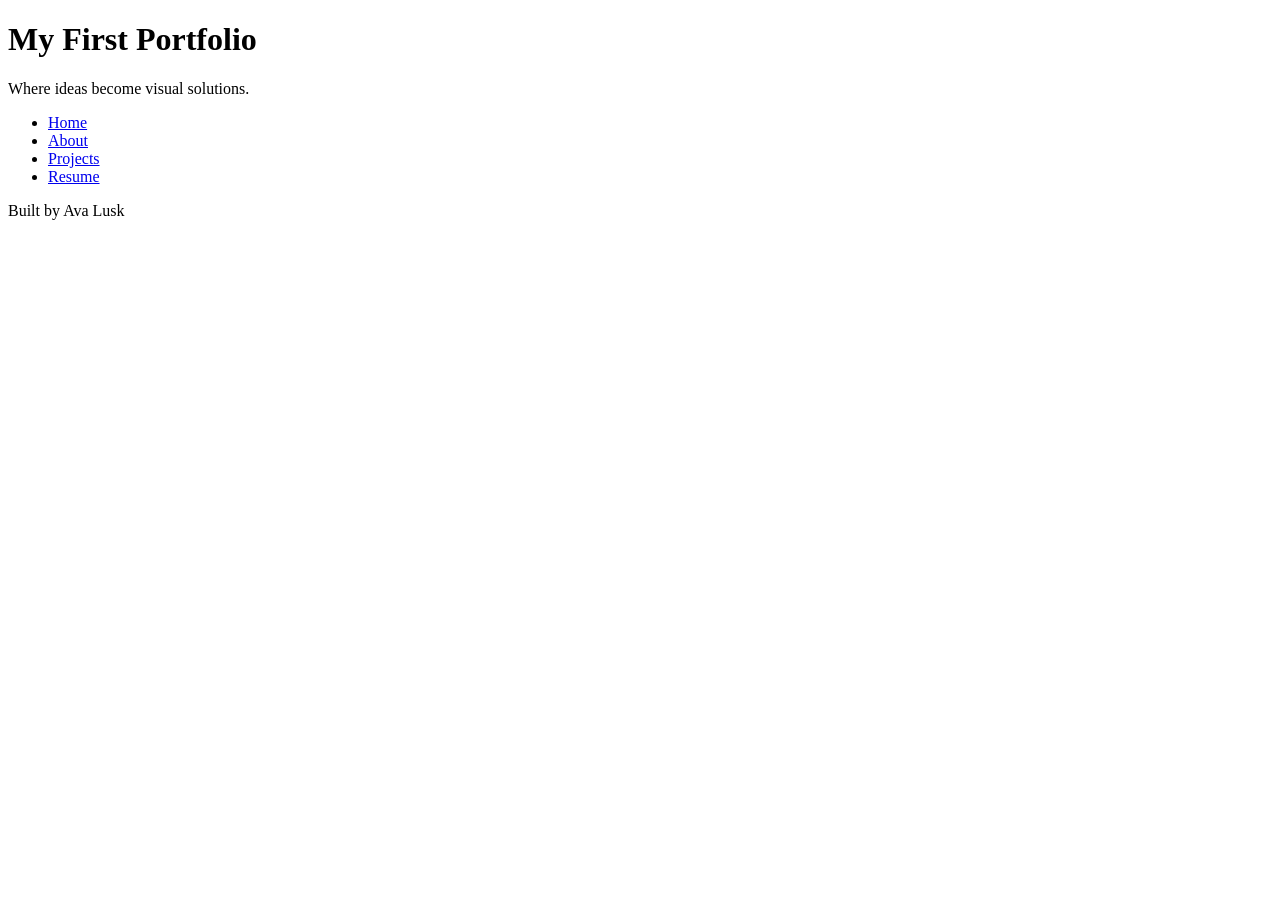
==== index.html @ c92c496c "html bascis all the content necessary for the code-along" ====
<!DOCTYPE html>
<html lang="en">
<head>
    <meta charset="UTF-8">
    <meta name="viewport" content="width=device-width, initial-scale=1.0">
    <title>My First Portfolio</title>
</head>
<body>
    <header>
        <h1>My First Portfolio</h1>
        <p>Where ideas become visual solutions.</p>
    </header>
    <nav>
        <ul>
            <li><a href="index.html">Home</a></li>
            <li><a href="about.html">About</a></li>
            <li><a href="projects.html">Projects</a></li>
            <li><a href="resume.html">Resume</a></li>
        </ul>
    </nav>
    <main>

    </main>
    <footer>
        <p>Built by Ava Lusk</p>
    </footer>
</body>
</html>
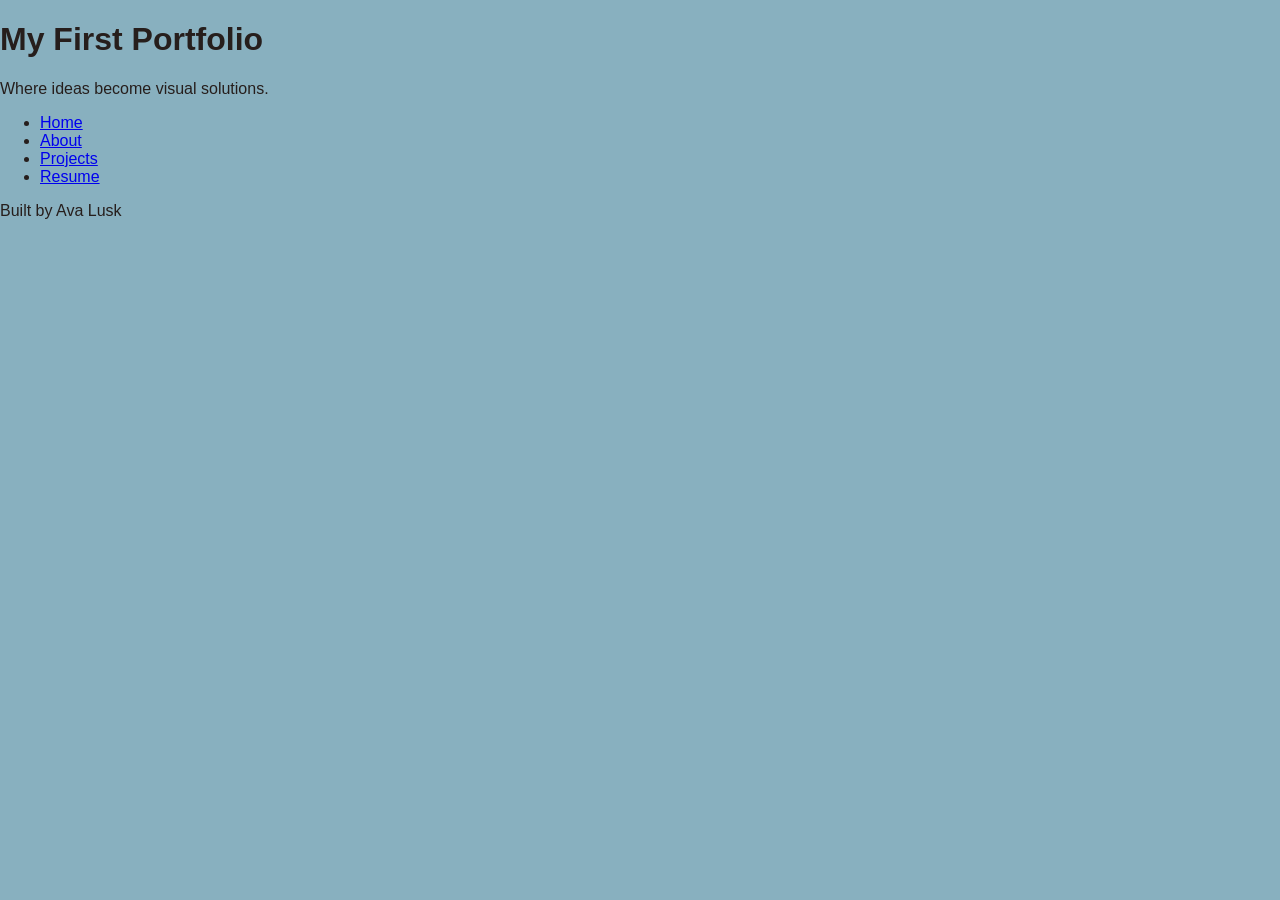
==== commit 2e6189e3: "finished html and css" ====
--- a/index.html
+++ b/index.html
@@ -3,6 +3,7 @@
 <head>
     <meta charset="UTF-8">
     <meta name="viewport" content="width=device-width, initial-scale=1.0">
+    <link rel="stylesheet" href="styles.css">
     <title>My First Portfolio</title>
 </head>
 <body>
--- a/styles.css
+++ b/styles.css
@@ -0,0 +1,17 @@
+/* CSS by Ava Lusk */
+/* Color Palette
+slate blue=#3F6F8C
+light blue=#88B0BF
+burnt orange=#BF6D4E
+coral pink=#F28F79
+dark brown=#261E1C
+*/
+
+/* Global Styles (Mobile-First) */
+body {
+    font-family: 'Arial', sans-serif;
+    background-color: #88B0BF; /* light blue */
+    color: #261E1C; /* dark brown */
+    margin: 0;
+    padding: 0;
+}
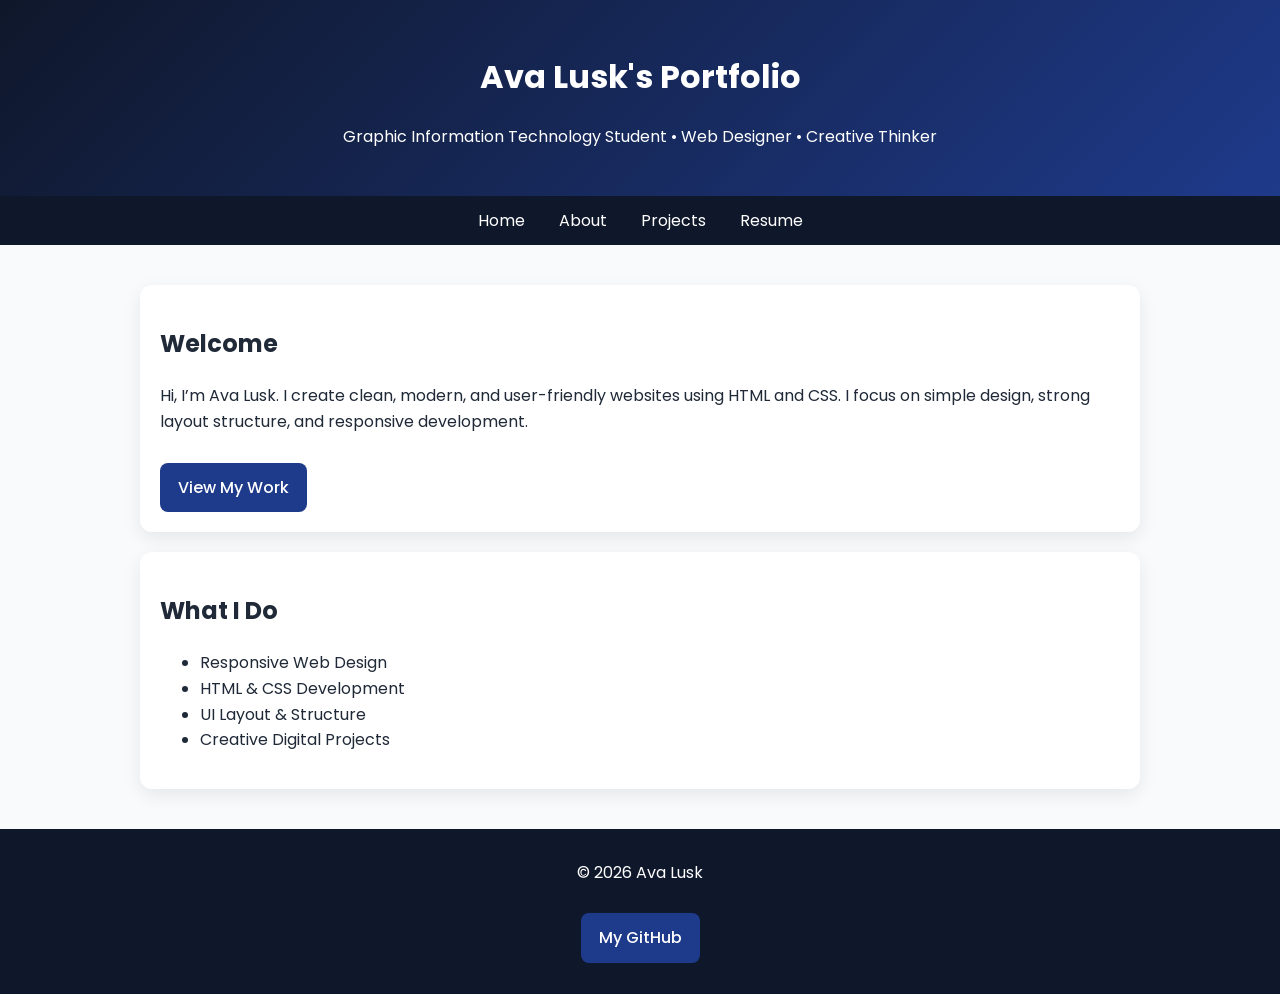
==== commit 1b6b7293: "This is a personal portfolio website built using HTML and CSS. It includes multiple pages (Home, Abo" ====
--- a/index.html
+++ b/index.html
@@ -4,26 +4,62 @@
     <meta charset="UTF-8">
     <meta name="viewport" content="width=device-width, initial-scale=1.0">
     <link rel="stylesheet" href="styles.css">
-    <title>My First Portfolio</title>
+
+    <!-- Font -->
+    <link href="https://fonts.googleapis.com/css2?family=Poppins:wght@300;400;600&display=swap" rel="stylesheet">
+
+    <title>Ava Lusk Portfolio</title>
 </head>
+
 <body>
-    <header>
-        <h1>My First Portfolio</h1>
-        <p>Where ideas become visual solutions.</p>
-    </header>
-    <nav>
+
+<header>
+    <h1>Ava Lusk's Portfolio</h1>
+    <p>Graphic Information Technology Student • Web Designer • Creative Thinker</p>
+</header>
+
+<nav aria-label="Main navigation">
+    <ul>
+        <li><a href="index.html">Home</a></li>
+        <li><a href="about.html">About</a></li>
+        <li><a href="projects.html">Projects</a></li>
+        <li><a href="resume.html">Resume</a></li>
+    </ul>
+</nav>
+
+<main>
+
+    <section>
+        <h2>Welcome</h2>
+        <p>
+            Hi, I’m Ava Lusk. I create clean, modern, and user-friendly websites using HTML and CSS.
+            I focus on simple design, strong layout structure, and responsive development.
+        </p>
+
+        <!-- BUTTON FIX -->
+        <a href="projects.html" class="btn">View My Work</a>
+    </section>
+
+    <section>
+        <h2>What I Do</h2>
         <ul>
-            <li><a href="index.html">Home</a></li>
-            <li><a href="about.html">About</a></li>
-            <li><a href="projects.html">Projects</a></li>
-            <li><a href="resume.html">Resume</a></li>
+            <li>Responsive Web Design</li>
+            <li>HTML & CSS Development</li>
+            <li>UI Layout & Structure</li>
+            <li>Creative Digital Projects</li>
         </ul>
-    </nav>
-    <main>
+    </section>
 
-    </main>
-    <footer>
-        <p>Built by Ava Lusk</p>
-    </footer>
+</main>
+
+<footer>
+    <p>© 2026 Ava Lusk</p>
+    <p>
+        <a href="https://github.com/aalusk" class="btn" target="_blank">
+            My GitHub
+        </a>
+    </p>
+</footer>
+
 </body>
 </html>
--- a/styles.css
+++ b/styles.css
@@ -1,17 +1,159 @@
-/* CSS by Ava Lusk */
-/* Color Palette
-slate blue=#3F6F8C
-light blue=#88B0BF
-burnt orange=#BF6D4E
-coral pink=#F28F79
-dark brown=#261E1C
-*/
 
-/* Global Styles (Mobile-First) */
+/* -------------------------
+   GLOBAL STYLE
+-------------------------- */
+
 body {
-    font-family: 'Arial', sans-serif;
-    background-color: #88B0BF; /* light blue */
-    color: #261E1C; /* dark brown */
+    font-family: 'Poppins', sans-serif;
     margin: 0;
     padding: 0;
+    background-color: #f8fafc;
+    color: #1f2937;
+    line-height: 1.6;
 }
+
+/* -------------------------
+   HEADER
+-------------------------- */
+
+header {
+    background: linear-gradient(135deg, #0f172a, #1e3a8a);
+    color: white;
+    text-align: center;
+    padding: 30px 20px;
+}
+
+/* -------------------------
+   NAVIGATION (FLEX)
+-------------------------- */
+
+nav ul {
+    list-style: none;
+    margin: 0;
+    padding: 0;
+
+    display: flex;
+    flex-direction: column;
+    gap: 10px;
+
+    background-color: #0f172a;
+}
+
+nav a {
+    display: block;
+    padding: 12px;
+    color: white;
+    text-decoration: none;
+    text-align: center;
+    transition: 0.3s ease;
+}
+
+nav a:hover {
+    background-color: #1e3a8a;
+}
+
+/* -------------------------
+   MAIN (GRID REQUIRED)
+-------------------------- */
+
+main {
+    display: grid;
+    gap: 20px;
+    padding: 20px;
+    max-width: 1000px;
+    margin: auto;
+}
+
+/* -------------------------
+   SECTIONS (CARDS)
+-------------------------- */
+
+section {
+    background-color: white;
+    padding: 20px;
+    border-radius: 12px;
+    box-shadow: 0 6px 18px rgba(0,0,0,0.08);
+
+    transition: transform 0.25s ease, box-shadow 0.25s ease;
+}
+
+/* hover animation */
+section:hover {
+    transform: translateY(-5px);
+    box-shadow: 0 12px 25px rgba(0,0,0,0.12);
+}
+
+/* -------------------------
+   IMAGES (NO CUT OFF)
+-------------------------- */
+
+img {
+    width: 100%;
+    max-width: 300px;
+    height: auto;
+    object-fit: contain;
+    border-radius: 10px;
+    margin-bottom: 10px;
+}
+
+/* resume image helper */
+.resume-img {
+    width: 150px;
+    height: auto;
+}
+
+/* -------------------------
+   BUTTON (FIXED — NO BUGS)
+-------------------------- */
+
+a.btn,
+a.btn:link,
+a.btn:visited {
+    display: inline-block;
+    padding: 12px 18px;
+    background-color: #1e3a8a;
+    color: #ffffff !important;
+    text-decoration: none;
+    border-radius: 8px;
+    margin-top: 12px;
+    font-weight: 500;
+    transition: all 0.25s ease;
+}
+
+/* hover */
+a.btn:hover {
+    background-color: #0f172a;
+    transform: translateY(-3px) scale(1.03);
+}
+
+/* click */
+a.btn:active {
+    transform: scale(0.98);
+}
+
+/* -------------------------
+   FOOTER
+-------------------------- */
+
+footer {
+    text-align: center;
+    padding: 15px;
+    background-color: #0f172a;
+    color: white;
+}
+
+/* -------------------------
+   MEDIA QUERY (RESPONSIVE)
+-------------------------- */
+
+@media (min-width: 768px) {
+
+    nav ul {
+        flex-direction: row;
+        justify-content: center;
+    }
+
+    main {
+        padding: 40px;
+    }
+}
